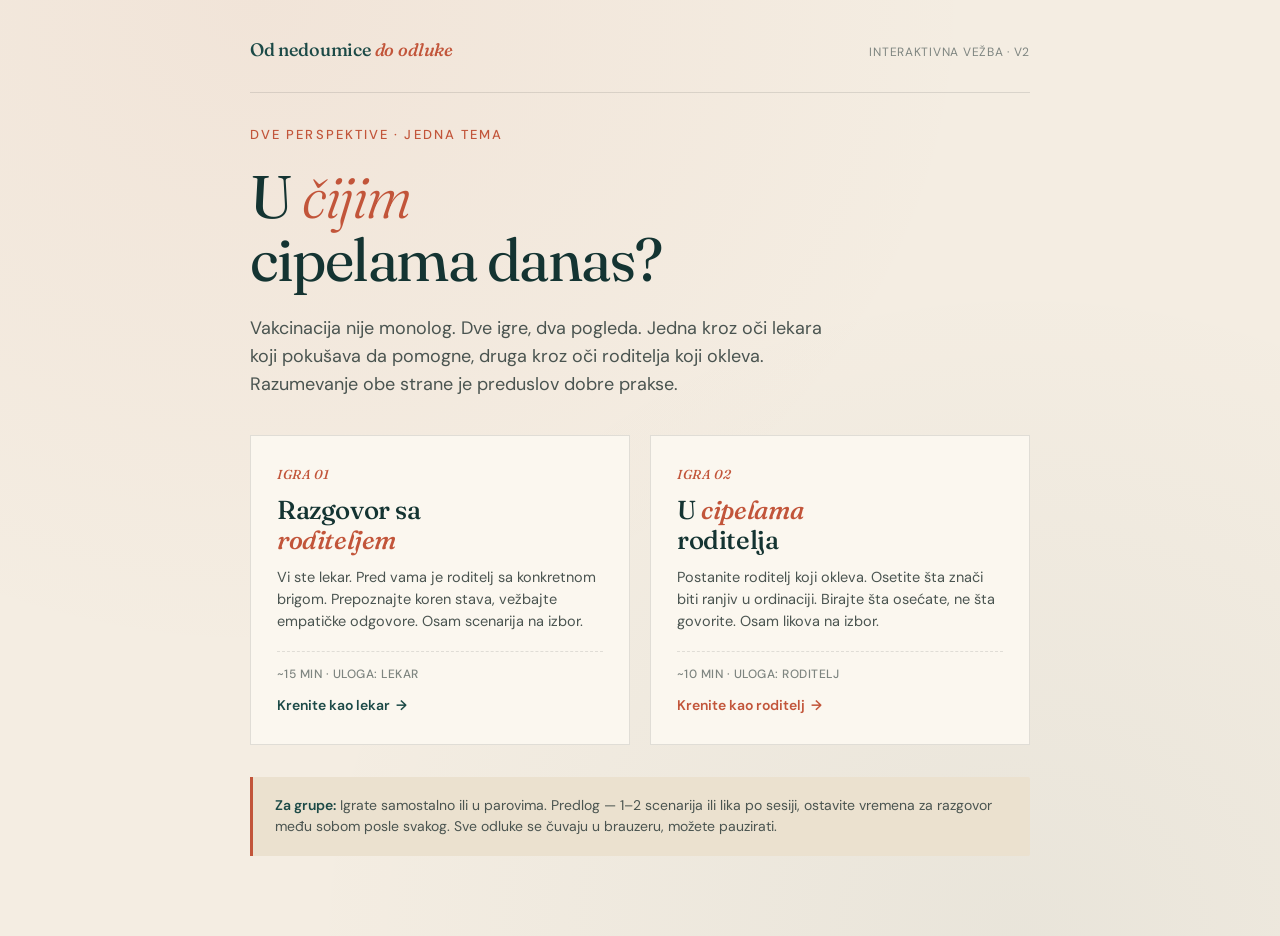
==== index.html @ 868d1be7 "Refactor step 4: extract engine to engine.js, rename to index.html Co-Authored-By: Claude Sonnet 4.6" ====
<!DOCTYPE html>
<html lang="sr-Latn">
<head>
<meta charset="UTF-8">
<meta name="viewport" content="width=device-width, initial-scale=1.0">
<title>Od nedoumice do odluke — interaktivna vežba</title>
<link rel="preconnect" href="https://fonts.googleapis.com">
<link rel="preconnect" href="https://fonts.gstatic.com" crossorigin>
<link href="https://fonts.googleapis.com/css2?family=Fraunces:opsz,ital,wght@9..144,0,300..700;9..144,1,300..600&family=DM+Sans:opsz,wght@9..40,300..700&display=swap&subset=latin-ext" rel="stylesheet">
<link rel="stylesheet" href="styles.css">
</head>
<body>

<div class="container">

<header class="brand">
  <div class="brand-mark" onclick="goHome()">Od nedoumice <span>do odluke</span></div>
  <div class="brand-meta">interaktivna vežba · v2</div>
</header>

<div id="crumb" class="crumb hidden"></div>

<!-- ─────────────── SCREEN: ROLE ─────────────── -->
<section id="s-role" class="fade-in">
  <div class="eyebrow">Dve perspektive · jedna tema</div>
  <h1 class="title">U <em>čijim</em><br>cipelama danas?</h1>
  <p class="lead">Vakcinacija nije monolog. Dve igre, dva pogleda. Jedna kroz oči lekara koji pokušava da pomogne, druga kroz oči roditelja koji okleva. Razumevanje obe strane je preduslov dobre prakse.</p>

  <div class="role-grid">
    <button class="role-card" onclick="enterGame('hcp')">
      <div class="role-card-tag">Igra 01</div>
      <div class="role-card-title">Razgovor sa<br><em>roditeljem</em></div>
      <div class="role-card-desc">Vi ste lekar. Pred vama je roditelj sa konkretnom brigom. Prepoznajte koren stava, vežbajte empatičke odgovore. Osam scenarija na izbor.</div>
      <div class="role-card-meta">~15 min · uloga: lekar</div>
      <span class="role-card-cta">Krenite kao lekar <span class="arrow">→</span></span>
    </button>

    <button class="role-card parent" onclick="enterGame('parent')">
      <div class="role-card-tag">Igra 02</div>
      <div class="role-card-title">U <em>cipelama</em><br>roditelja</div>
      <div class="role-card-desc">Postanite roditelj koji okleva. Osetite šta znači biti ranjiv u ordinaciji. Birajte šta osećate, ne šta govorite. Osam likova na izbor.</div>
      <div class="role-card-meta">~10 min · uloga: roditelj</div>
      <span class="role-card-cta">Krenite kao roditelj <span class="arrow">→</span></span>
    </button>
  </div>

  <div class="note" style="margin-top:24px"><strong>Za grupe:</strong> Igrate samostalno ili u parovima. Predlog — 1–2 scenarija ili lika po sesiji, ostavite vremena za razgovor među sobom posle svakog. Sve odluke se čuvaju u brauzeru, možete pauzirati.</div>
</section>

<!-- ─────────────── SCREEN: HCP PROFILE ─────────────── -->
<section id="s-hcp-profile" class="hidden">
  <div class="eyebrow">Igra 01 · Razgovor sa roditeljem</div>
  <h2 class="title">Koja je vaša uloga<br>u zdravstvenom sistemu?</h2>
  <p class="lead">Vaš profil daje kontekst razgovoru — kako vas roditelj doživljava i šta podrazumevate o porodici. Mehanika scenarija ostaje ista.</p>
  <div class="profile-grid" id="hcpProfiles"></div>
</section>

<!-- ─────────────── SCREEN: HCP SCENARIO PICK ─────────────── -->
<section id="s-hcp-pick" class="hidden">
  <div class="eyebrow">Izaberite scenario</div>
  <h2 class="title">Pred vama je roditelj.<br>Koji danas?</h2>
  <p class="lead">Osam različitih briga, osam različitih psiholoških korenova. Posle završenog razgovora možete birati drugi — ili završiti sesiju.</p>
  <div class="profile-grid" id="hcpScenarios" style="grid-template-columns:repeat(auto-fit,minmax(280px,1fr))"></div>
  <div style="margin-top:20px;display:flex;gap:12px;flex-wrap:wrap">
    <button class="btn btn-ghost" id="hcpFinish" onclick="showHcpSummary()" style="display:none">Završi sesiju i vidi rezultate</button>
  </div>
</section>

<!-- ─────────────── SCREEN: HCP GAME ─────────────── -->
<section id="s-hcp-game" class="hidden">
  <div class="bar-wrap">
    <div class="bar-info"><div class="bar-lbl" id="hcpScnLbl">Scenario · <strong>—</strong></div><div class="bar-step" id="hcpStepHint">Razgovor počinje...</div></div>
    <div class="pips" id="hcpPips"></div>
  </div>
  <div class="game-layout">
    <aside class="game-side">
      <div class="side-meters">
        <div class="side-meters-hd">Stanje roditelja</div>
        <div class="meter-v">
          <div class="meter-v-top"><span class="meter-v-lbl">Poverenje</span><span class="meter-v-val"><span id="trustVal">50</span><span class="delta" id="trustDel"></span></span></div>
          <div class="meter-v-track"><div class="fill trust" id="trustFill" style="width:50%"></div></div>
        </div>
        <div class="meter-v">
          <div class="meter-v-top"><span class="meter-v-lbl">Spremnost za vakcinu</span><span class="meter-v-val"><span id="willVal">30</span><span class="delta" id="willDel"></span></span></div>
          <div class="meter-v-track"><div class="fill will" id="willFill" style="width:30%"></div></div>
        </div>
      </div>
    </aside>
    <div class="game-main">
      <div class="card" id="hcpCard"></div>
    </div>
  </div>
</section>

<!-- ─────────────── SCREEN: HCP SUMMARY ─────────────── -->
<section id="s-hcp-summary" class="hidden"></section>

<!-- ─────────────── SCREEN: PARENT PERSONA PICK ─────────────── -->
<section id="s-parent-pick" class="hidden">
  <div class="eyebrow">Igra 02 · U cipelama roditelja</div>
  <h2 class="title">Ko ste vi <em>danas</em>?</h2>
  <p class="lead">Niste lekar. Niste posmatrač. Postaćete neko ko sutra ide na pregled sa nedoumicom u stomaku. Birajte lik koji vam je najmanje sličan — najviše ćete naučiti.</p>
  <div class="persona-grid" id="personas"></div>
  <div class="note"><strong>Napomena:</strong> Ovo nije test ispravnih odgovora. Svaki izbor je pokušaj da budete iskreni prema osećaju lika. Nema „pobeđujem" — postoji samo iskustvo.</div>
</section>

<!-- ─────────────── SCREEN: PARENT GAME ─────────────── -->
<section id="s-parent-game" class="hidden">
  <div class="bar-wrap">
    <div class="bar-info"><div class="bar-lbl" id="pPersonaLbl">—</div><div class="bar-step" id="pSceneHint">Scena 1/4</div></div>
    <div class="pips" id="pPips"></div>
  </div>
  <div class="game-layout">
    <aside class="game-side">
      <div class="side-meters">
        <div class="side-meters-hd">Tvoje stanje</div>
        <div class="meter-v">
          <div class="meter-v-top"><span class="meter-v-lbl">Anksioznost</span><span class="meter-v-val"><span id="anksVal">50</span><span class="delta" id="anksDel"></span></span></div>
          <div class="meter-v-track"><div class="fill anks" id="anksFill" style="width:50%"></div></div>
        </div>
        <div class="meter-v">
          <div class="meter-v-top"><span class="meter-v-lbl">Saslušano</span><span class="meter-v-val"><span id="sasVal">0</span><span class="delta" id="sasDel"></span></span></div>
          <div class="meter-v-track"><div class="fill sas" id="sasFill" style="width:0%"></div></div>
        </div>
        <div class="meter-v">
          <div class="meter-v-top"><span class="meter-v-lbl">Otvorenost</span><span class="meter-v-val"><span id="otvVal">15</span><span class="delta" id="otvDel"></span></span></div>
          <div class="meter-v-track"><div class="fill otv" id="otvFill" style="width:15%"></div></div>
        </div>
        <div class="meter-v meter-v-key">
          <div class="meter-v-top"><span class="meter-v-lbl">Odluka</span><span class="meter-v-val"><span id="decVal">20</span><span class="delta" id="decDel"></span></span></div>
          <div class="meter-v-track"><div class="fill dec" id="decFill" style="width:20%"></div></div>
          <div class="meter-v-anno"><span>protiv vakcinacije</span><span>za vakcinaciju</span></div>
        </div>
      </div>
    </aside>
    <div class="game-main">
      <div id="pCard"></div>
    </div>
  </div>
</section>

</div>

<script src="scenarios.js"></script>
<script src="personas.js"></script>
<script src="engine.js"></script>

</body>
</html>
---- styles.css ----
:root{--cream:#f4ede2;--cream-warm:#ebe1cf;--paper:#fbf7ef;--ink:#1f2624;--ink-soft:#4a5450;--ink-muted:#7e8580;--teal:#1c4a47;--teal-deep:#143432;--teal-light:#2e6863;--coral:#c2553a;--coral-deep:#9a3f29;--coral-soft:#e8a690;--gold:#c8954a;--plum:#6f4060;--ok:#4a7d68;--ok-bg:#d5e3d8;--err:#b04438;--err-bg:#f5d9d2;--border:rgba(31,38,36,.12);--shadow:0 2px 4px rgba(31,38,36,.05),0 12px 32px rgba(31,38,36,.08)}
*{margin:0;padding:0;box-sizing:border-box}html{scroll-behavior:smooth}
body{font-family:'DM Sans',system-ui,sans-serif;background:var(--cream);background-image:radial-gradient(at 20% 0%,rgba(194,85,58,.06) 0%,transparent 50%),radial-gradient(at 80% 100%,rgba(28,74,71,.05) 0%,transparent 50%);color:var(--ink);font-size:16px;line-height:1.55;min-height:100vh;-webkit-font-smoothing:antialiased}
.container{max-width:820px;margin:0 auto;padding:24px 20px 80px}
.brand{display:flex;align-items:baseline;justify-content:space-between;padding:12px 0 28px;border-bottom:1px solid var(--border);margin-bottom:32px;gap:16px;flex-wrap:wrap}
.brand-mark{font-family:'Fraunces',serif;font-weight:500;font-size:18px;letter-spacing:-.01em;color:var(--teal);cursor:pointer}
.brand-mark span{color:var(--coral);font-style:italic}
.brand-meta{font-size:12px;color:var(--ink-muted);letter-spacing:.06em;text-transform:uppercase}
.crumb{font-size:13px;color:var(--ink-muted);margin-bottom:20px;display:flex;gap:10px;align-items:center;flex-wrap:wrap}
.crumb a{color:var(--teal);text-decoration:none;cursor:pointer;font-weight:500}
.crumb a:hover{text-decoration:underline}
.crumb-sep{color:var(--coral)}
h1.title{font-family:'Fraunces',serif;font-weight:400;font-size:clamp(38px,6.5vw,60px);line-height:1.05;letter-spacing:-.025em;color:var(--teal-deep);margin-bottom:24px}
h1.title em{font-style:italic;color:var(--coral);font-weight:300}
h2.title{font-family:'Fraunces',serif;font-weight:500;font-size:clamp(28px,4.5vw,38px);line-height:1.1;color:var(--teal-deep);margin-bottom:12px;letter-spacing:-.015em}
.eyebrow{font-size:13px;letter-spacing:.16em;text-transform:uppercase;color:var(--coral);font-weight:500;margin-bottom:20px}
.lead{font-size:18px;line-height:1.55;color:var(--ink-soft);max-width:580px;margin-bottom:36px}
.note{background:var(--cream-warm);padding:18px 22px;border-left:3px solid var(--coral);font-size:14px;color:var(--ink-soft);line-height:1.55;border-radius:0 2px 2px 0}
.note strong{color:var(--teal);font-weight:600}
/* ── ROLE CARDS ── */
.role-grid{display:grid;grid-template-columns:1fr 1fr;gap:20px;margin-bottom:32px}
.role-card{background:var(--paper);border:1px solid var(--border);padding:30px 26px;cursor:pointer;transition:all .25s ease;text-align:left;position:relative;overflow:hidden;font-family:inherit;border-radius:0}
.role-card::before{content:"";position:absolute;top:0;left:0;width:4px;height:100%;background:var(--teal);transform:scaleY(0);transform-origin:top;transition:transform .3s ease}
.role-card.parent::before{background:var(--coral)}
.role-card:hover{transform:translateY(-3px);box-shadow:var(--shadow)}
.role-card:hover::before{transform:scaleY(1)}
.role-card-tag{font-family:'Fraunces',serif;font-size:13px;color:var(--coral);letter-spacing:.04em;text-transform:uppercase;margin-bottom:14px;font-weight:500;font-style:italic}
.role-card-title{font-family:'Fraunces',serif;font-weight:500;font-size:26px;color:var(--teal-deep);line-height:1.15;margin-bottom:12px;letter-spacing:-.015em}
.role-card-title em{color:var(--coral);font-style:italic}
.role-card-desc{font-size:14.5px;color:var(--ink-soft);line-height:1.5;margin-bottom:18px}
.role-card-meta{font-size:12px;color:var(--ink-muted);letter-spacing:.04em;text-transform:uppercase;font-weight:500;padding-top:14px;border-top:1px dashed var(--border)}
.role-card-cta{margin-top:14px;color:var(--teal);font-weight:600;font-size:14px;display:inline-flex;align-items:center;gap:6px}
.role-card.parent .role-card-cta{color:var(--coral)}
.arrow{display:inline-block;transition:transform .2s ease}
.role-card:hover .arrow,.btn:hover .arrow{transform:translateX(4px)}
/* ── PICKER CARDS ── */
.profile-grid{display:grid;grid-template-columns:repeat(auto-fit,minmax(220px,1fr));gap:12px;margin-bottom:24px}
.profile-card{background:var(--paper);border:1px solid var(--border);padding:18px 20px;cursor:pointer;transition:all .2s ease;text-align:left;font-family:inherit;width:100%}
.profile-card:hover{border-color:var(--teal);background:var(--cream-warm);transform:translateY(-2px)}
.profile-card.selected{border-color:var(--teal);background:var(--cream-warm)}
.profile-name{font-family:'Fraunces',serif;font-size:19px;font-weight:500;color:var(--teal-deep);margin-bottom:4px;line-height:1.2}
.profile-desc{font-size:14px;color:var(--ink-soft);line-height:1.45}
/* ── PERSONA CARDS ── */
.persona-grid{display:grid;grid-template-columns:repeat(auto-fit,minmax(260px,1fr));gap:14px;margin-bottom:24px}
.persona-card{background:var(--paper);border:1px solid var(--border);padding:22px 22px 18px;cursor:pointer;transition:all .2s ease;text-align:left;font-family:inherit;position:relative;width:100%}
.persona-card:hover{border-color:var(--coral);background:var(--cream-warm);transform:translateY(-2px);box-shadow:var(--shadow)}
.persona-card.disabled{opacity:.5;cursor:not-allowed}
.persona-card.disabled:hover{transform:none;background:var(--paper);border-color:var(--border);box-shadow:none}
.persona-meta{font-size:11px;letter-spacing:.1em;text-transform:uppercase;color:var(--ink-muted);margin-bottom:8px;font-weight:500}
.persona-name{font-family:'Fraunces',serif;font-size:22px;font-weight:500;color:var(--teal-deep);line-height:1.15;margin-bottom:8px}
.persona-tag{font-style:italic;font-family:'Fraunces',serif;color:var(--coral);font-size:14.5px;margin-bottom:10px;line-height:1.35}
.persona-hook{font-size:14px;color:var(--ink-soft);line-height:1.5}
.persona-badge{position:absolute;top:14px;right:14px;font-size:10px;letter-spacing:.08em;text-transform:uppercase;color:var(--ink-muted);background:var(--cream-warm);padding:4px 8px;font-weight:600}
/* ── BUTTONS ── */
.btn{font-family:'DM Sans',sans-serif;font-weight:500;font-size:15px;padding:14px 28px;border:none;cursor:pointer;transition:all .2s ease;display:inline-flex;align-items:center;gap:10px}
.btn-primary{background:var(--teal);color:var(--paper)}
.btn-primary:hover{background:var(--teal-deep);transform:translateY(-1px);box-shadow:0 4px 12px rgba(28,74,71,.25)}
.btn-coral{background:var(--coral);color:var(--paper)}
.btn-coral:hover{background:var(--coral-deep);transform:translateY(-1px);box-shadow:0 4px 12px rgba(194,85,58,.25)}
.btn-ghost{background:transparent;color:var(--teal);border:1px solid var(--teal)}
.btn-ghost:hover{background:var(--teal);color:var(--paper)}
.btn:disabled{opacity:.45;cursor:not-allowed}
/* ── PROGRESS BAR & METERS ── */
.bar-wrap{background:var(--paper);border:1px solid var(--border);padding:18px 20px 14px;margin-bottom:4px;border-bottom:none}
.bar-info{display:flex;justify-content:space-between;align-items:baseline;margin-bottom:14px;gap:12px;flex-wrap:wrap}
.bar-lbl{font-size:11px;letter-spacing:.14em;text-transform:uppercase;color:var(--ink-muted);font-weight:500}
.bar-lbl strong{color:var(--coral);font-weight:600}
.bar-step{font-family:'Fraunces',serif;font-style:italic;font-size:14px;color:var(--ink-soft)}
.pips{display:flex;gap:4px;height:3px}
.pip{flex:1;background:var(--cream-warm);transition:background .3s ease}
.pip.done{background:var(--teal)}
.pip.current{background:var(--coral)}
.meters{background:var(--paper);border:1px solid var(--border);padding:18px 20px;margin-bottom:4px;border-bottom:none}
.meter{display:grid;grid-template-columns:120px 1fr 56px;align-items:center;gap:12px;margin-bottom:10px}
.meter:last-child{margin-bottom:0}
.meter-lbl{font-size:12px;letter-spacing:.06em;text-transform:uppercase;color:var(--ink-soft);font-weight:500}
.track{height:8px;background:var(--cream-warm);position:relative;overflow:hidden}
.fill{position:absolute;top:0;left:0;bottom:0;transition:width .6s cubic-bezier(.34,1.56,.64,1)}
.fill.trust{background:linear-gradient(90deg,var(--teal-light),var(--teal))}
.fill.will{background:linear-gradient(90deg,var(--coral-soft),var(--coral))}
.fill.anks{background:linear-gradient(90deg,#d8a8a0,var(--coral-deep))}
.fill.sas{background:linear-gradient(90deg,#a8c4bf,var(--teal-light))}
.fill.otv{background:linear-gradient(90deg,#d4c08a,var(--gold))}
.meter-val{font-family:'Fraunces',serif;font-weight:500;font-size:17px;color:var(--ink);text-align:right;font-variant-numeric:tabular-nums}
.delta{display:inline-block;margin-left:4px;font-size:11px;font-weight:600;padding:1px 5px;opacity:0;transition:opacity .3s ease}
.delta.show{opacity:1}
.delta.pos{background:var(--ok-bg);color:var(--ok)}
.delta.neg{background:var(--err-bg);color:var(--err)}
/* ── SCENARIO/SCENE CARDS ── */
.card{background:var(--paper);border:1px solid var(--border);padding:32px 30px;box-shadow:var(--shadow)}
.scn-hdr{margin-bottom:24px;padding-bottom:20px;border-bottom:1px dashed var(--border)}
.scn-num{font-family:'Fraunces',serif;font-style:italic;font-size:13px;color:var(--coral);margin-bottom:6px;font-weight:500}
.scn-title{font-family:'Fraunces',serif;font-weight:500;font-size:clamp(22px,4vw,30px);line-height:1.15;color:var(--teal-deep);letter-spacing:-.015em;margin-bottom:4px}
.scn-root{font-size:13px;color:var(--ink-muted);letter-spacing:.04em}
.scn-root::before{content:"Tema · "}
.bubble{padding:22px 24px;margin-bottom:26px;border-radius:2px 16px 16px 16px}
.bubble.parent{background:var(--cream-warm)}
.bubble.doctor{background:rgba(111,64,96,.07);border-radius:16px 2px 16px 16px}
.bubble-meta{display:flex;align-items:center;gap:12px;margin-bottom:12px}
.avatar{width:34px;height:34px;border-radius:50%;color:var(--paper);display:grid;place-items:center;font-family:'Fraunces',serif;font-size:15px;font-weight:500}
.avatar.parent{background:var(--teal)}
.avatar.doctor{background:var(--plum)}
.bubble-label{font-size:12px;color:var(--ink-soft);letter-spacing:.04em;text-transform:uppercase;font-weight:500}
.speech{font-family:'Fraunces',serif;font-size:18px;line-height:1.45;color:var(--ink);font-style:italic}
.speech::before{content:"« ";color:var(--coral);font-style:normal}
.speech::after{content:" »";color:var(--coral);font-style:normal}
.bubble.doctor .speech::before,.bubble.doctor .speech::after{color:var(--plum)}
.step-eb{display:flex;align-items:baseline;gap:10px;margin-bottom:8px}
.step-num{font-family:'Fraunces',serif;font-style:italic;color:var(--coral);font-size:14px;font-weight:500}
.step-tag{font-size:11px;letter-spacing:.14em;text-transform:uppercase;color:var(--ink-muted);font-weight:500}
.prompt{font-family:'Fraunces',serif;font-size:20px;line-height:1.3;color:var(--teal-deep);font-weight:500;margin-bottom:20px;letter-spacing:-.01em}
/* ── CHOICES ── */
.choices{display:flex;flex-direction:column;gap:10px}
.choice{background:var(--paper);border:1px solid var(--border);padding:16px 20px;cursor:pointer;text-align:left;font-family:inherit;font-size:15px;line-height:1.5;color:var(--ink);transition:all .2s ease;width:100%}
.choice:hover{border-color:var(--teal);background:var(--cream-warm);transform:translateX(2px)}
.choice:disabled{cursor:default;transform:none;opacity:.55}
.choice.sel{opacity:1;border-color:var(--teal)}
.choice.sel.good{border-color:var(--ok);background:var(--ok-bg)}
.choice.sel.bad{border-color:var(--err);background:var(--err-bg)}
.choice.sel.neutral{background:rgba(200,149,74,.15);border-color:var(--gold)}
/* parent-game choice (feelings) */
.choice-f{background:var(--paper);border:1px solid var(--border);padding:14px 18px;cursor:pointer;text-align:left;font-family:inherit;transition:all .2s ease;width:100%}
.choice-f:hover{border-color:var(--coral);background:var(--cream-warm);transform:translateX(2px)}
.choice-f:disabled{cursor:default;transform:none;opacity:.55}
.choice-f.sel{border-color:var(--coral);background:var(--cream-warm)}
.feel-em{font-weight:600;font-size:14.5px;color:var(--ink);margin-bottom:3px}
.feel-in{font-family:'Fraunces',serif;font-style:italic;color:var(--ink-soft);font-size:14.5px;line-height:1.4}
/* feedback */
.fb{margin-top:18px;padding:18px 20px;border-left:3px solid var(--coral);background:var(--cream-warm);animation:slide .35s ease}
.fb.good{border-left-color:var(--ok)}
.fb.bad{border-left-color:var(--err)}
.fb.neutral{border-left-color:var(--gold)}
@keyframes slide{from{opacity:0;transform:translateY(-8px)}to{opacity:1;transform:translateY(0)}}
.fb-lbl{font-size:11px;letter-spacing:.14em;text-transform:uppercase;color:var(--ink-muted);margin-bottom:6px;font-weight:600}
.fb-lbl.good{color:var(--ok)}
.fb-lbl.bad{color:var(--err)}
.fb-lbl.neutral{color:var(--gold)}
.fb-text{font-size:14.5px;line-height:1.55;color:var(--ink)}
.fb-text strong{color:var(--teal)}
.fb-text em{font-family:'Fraunces',serif;color:var(--ink);font-style:italic}
.next-wrap{margin-top:22px;display:flex;justify-content:flex-end}
/* persona intro */
.intro-card{background:var(--paper);border:1px solid var(--border);padding:36px 32px;box-shadow:var(--shadow)}
.intro-eb{font-size:11px;letter-spacing:.16em;text-transform:uppercase;color:var(--coral);margin-bottom:10px;font-weight:500}
.intro-name{font-family:'Fraunces',serif;font-weight:500;font-size:clamp(30px,5vw,42px);color:var(--teal-deep);line-height:1.1;margin-bottom:6px;letter-spacing:-.02em}
.intro-tag{font-family:'Fraunces',serif;font-style:italic;color:var(--coral);font-size:17px;margin-bottom:22px;line-height:1.4}
.intro-text{font-family:'Fraunces',serif;font-size:18px;line-height:1.55;color:var(--ink);margin-bottom:26px}
.intro-text p{margin-bottom:12px}
.intro-text p:last-child{margin-bottom:0}
.intro-text em{color:var(--coral);font-style:italic}
.intro-state{background:var(--cream-warm);padding:16px 20px;margin-bottom:24px;font-size:14px;color:var(--ink-soft);border-left:3px solid var(--coral)}
.intro-state strong{color:var(--teal)}
/* parent scene */
.scene-narr{font-family:'Fraunces',serif;font-size:16px;line-height:1.55;color:var(--ink-soft);font-style:italic;margin-bottom:20px;padding:14px 18px;border-left:2px solid var(--coral-soft);background:rgba(232,166,144,.07)}
.scene-narr p{margin-bottom:6px}
.scene-narr p:last-child{margin-bottom:0}
/* parent ending */
.end-card{background:var(--paper);border:1px solid var(--border);padding:36px 32px;box-shadow:var(--shadow)}
.end-eb{font-size:11px;letter-spacing:.16em;text-transform:uppercase;color:var(--coral);margin-bottom:14px;font-weight:500}
.end-narr{font-family:'Fraunces',serif;font-size:18px;line-height:1.65;color:var(--ink);margin-bottom:24px}
.end-narr p{margin-bottom:10px}
.end-narr em{color:var(--coral);font-style:italic}
.end-divider{margin:28px 0;padding-top:24px;border-top:1px dashed var(--border)}
.end-final{font-family:'Fraunces',serif;font-style:italic;color:var(--ink-muted);font-size:15px;text-align:center;margin-top:28px;padding-top:20px;border-top:1px solid var(--border)}
/* HCP summary */
.summary{background:var(--paper);border:1px solid var(--border);padding:44px 36px;box-shadow:var(--shadow)}
.summary h2{font-family:'Fraunces',serif;font-size:clamp(30px,5vw,42px);line-height:1.05;color:var(--teal-deep);font-weight:400;letter-spacing:-.02em;margin-bottom:20px}
.summary h2 em{color:var(--coral);font-style:italic}
.sum-score{display:grid;grid-template-columns:repeat(auto-fit,minmax(160px,1fr));gap:14px;margin:28px 0}
.sum-stat{background:var(--cream-warm);padding:20px 18px}
.sum-stat-lbl{font-size:11px;letter-spacing:.1em;text-transform:uppercase;color:var(--ink-muted);margin-bottom:6px;font-weight:500}
.sum-stat-val{font-family:'Fraunces',serif;font-size:30px;color:var(--teal);font-weight:500;line-height:1}
.sum-stat-val em{font-style:italic;color:var(--coral);font-size:18px;margin-left:4px}
.sum-takes{margin-top:28px}
.sum-takes h3{font-family:'Fraunces',serif;font-size:20px;color:var(--teal-deep);margin-bottom:16px;font-weight:500}
.take{display:grid;grid-template-columns:28px 1fr;gap:12px;padding:12px 0;border-bottom:1px dashed var(--border)}
.take:last-child{border-bottom:none}
.take-num{font-family:'Fraunces',serif;font-style:italic;font-size:20px;color:var(--coral);font-weight:500}
.take-text{font-size:15px;line-height:1.5;color:var(--ink-soft)}
.take-text strong{color:var(--ink);font-weight:600}
.sum-cta{margin-top:30px;padding-top:24px;border-top:1px solid var(--border);display:flex;gap:12px;flex-wrap:wrap}
.cite{margin-top:24px;padding-top:20px;border-top:1px solid var(--border);font-size:12px;color:var(--ink-muted);line-height:1.5}
.cite a{color:var(--teal)}
/* utility */
.hidden{display:none!important}
.fade-in{animation:fade .4s ease}
@keyframes fade{from{opacity:0;transform:translateY(8px)}to{opacity:1;transform:translateY(0)}}
/* ── SIDE PANEL LAYOUT (parent game) ── */
.game-layout{display:grid;grid-template-columns:1fr 232px;grid-template-areas:"main side";gap:20px;align-items:start}
.game-main{grid-area:main;min-width:0}
.game-side{grid-area:side;position:sticky;top:16px}
.side-meters{background:var(--paper);border:1px solid var(--border);padding:20px 18px;box-shadow:var(--shadow)}
.side-meters-hd{font-size:11px;letter-spacing:.14em;text-transform:uppercase;color:var(--coral);font-weight:600;margin-bottom:16px;padding-bottom:12px;border-bottom:1px dashed var(--border);font-family:'DM Sans',sans-serif}
.meter-v{margin-bottom:18px}
.meter-v:last-child{margin-bottom:0}
.meter-v.meter-v-key{margin-top:18px;padding-top:18px;border-top:1px dashed var(--border)}
.meter-v-top{display:flex;justify-content:space-between;align-items:baseline;margin-bottom:6px;gap:8px}
.meter-v-lbl{font-size:11px;letter-spacing:.08em;text-transform:uppercase;color:var(--ink-soft);font-weight:600}
.meter-v-val{font-family:'Fraunces',serif;font-weight:500;font-size:16px;color:var(--ink);font-variant-numeric:tabular-nums;line-height:1}
.meter-v-track{height:7px;background:var(--cream-warm);position:relative;overflow:hidden;border-radius:1px}
.meter-v-anno{display:flex;justify-content:space-between;margin-top:6px;font-size:9.5px;letter-spacing:.04em;text-transform:uppercase;color:var(--ink-muted);font-weight:500}
.fill.dec{background:linear-gradient(90deg,#b8c9b3,var(--sage))}
/* meter delta animation tweaks for side panel */
.meter-v .delta{font-size:10px;padding:1px 4px;margin-left:5px}

@media (max-width:820px){
.game-layout{grid-template-columns:1fr;grid-template-areas:"side" "main";gap:0}
.game-side{position:sticky;top:0;z-index:10;margin-bottom:4px}
.side-meters{display:grid;grid-template-columns:1fr 1fr;gap:14px 18px;padding:14px 16px;border-bottom:2px solid var(--cream-warm)}
.side-meters-hd{grid-column:1/-1;margin-bottom:4px;padding-bottom:8px}
.meter-v{margin-bottom:0}
.meter-v.meter-v-key{margin-top:0;padding-top:0;border-top:none}
.meter-v.meter-v-key .meter-v-lbl{color:var(--sage)}
.meter-v-anno{display:none}
}
@media (max-width:640px){
.side-meters{padding:12px 14px;gap:10px 14px}
.meter-v-lbl{font-size:10px}
.meter-v-val{font-size:14px}
.meter-v-track{height:6px}
}
@media (max-width:640px){
.container{padding:16px 14px 60px}
.card,.intro-card,.end-card,.summary{padding:24px 20px}
.meter{grid-template-columns:90px 1fr 50px;gap:8px}
.meter-lbl{font-size:11px}
.meter-val{font-size:15px}
.sum-score{grid-template-columns:1fr 1fr}
.role-grid{grid-template-columns:1fr}
.speech{font-size:16.5px}
.prompt{font-size:18px}
.intro-text,.end-narr{font-size:16.5px}
}
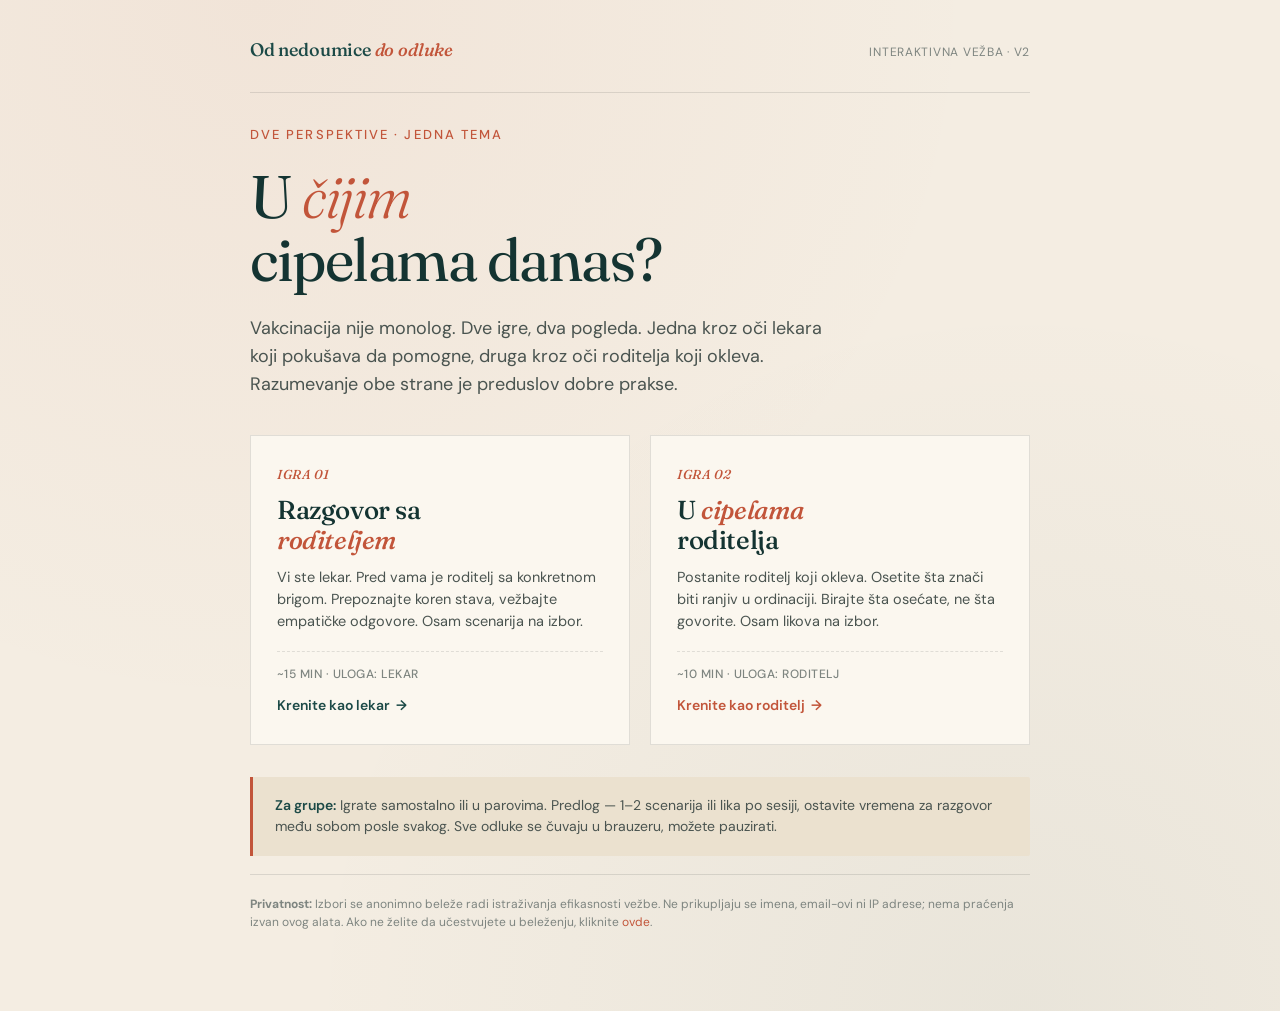
==== commit c39a3725: "Add anonymous analytics tracking with privacy consent Logs game choices to a Supabase events table f" ====
--- a/index.html
+++ b/index.html
@@ -45,6 +45,8 @@
   </div>
 
   <div class="note" style="margin-top:24px"><strong>Za grupe:</strong> Igrate samostalno ili u parovima. Predlog — 1–2 scenarija ili lika po sesiji, ostavite vremena za razgovor među sobom posle svakog. Sve odluke se čuvaju u brauzeru, možete pauzirati.</div>
+
+  <div class="cite" style="margin-top:18px"><strong>Privatnost:</strong> Izbori se anonimno beleže radi istraživanja efikasnosti vežbe. Ne prikupljaju se imena, email-ovi ni IP adrese; nema praćenja izvan ovog alata. Ako ne želite da učestvujete u beleženju, kliknite <a onclick="setAnalyticsConsent(false)" style="cursor:pointer;color:var(--coral)">ovde</a>.</div>
 </section>
 
 <!-- ─────────────── SCREEN: HCP PROFILE ─────────────── -->
@@ -81,7 +83,7 @@
           <div class="meter-v-track"><div class="fill trust" id="trustFill" style="width:50%"></div></div>
         </div>
         <div class="meter-v">
-          <div class="meter-v-top"><span class="meter-v-lbl">Spremnost za vakcinu</span><span class="meter-v-val"><span id="willVal">30</span><span class="delta" id="willDel"></span></span></div>
+          <div class="meter-v-top"><span class="meter-v-lbl">Prihvatanje vakcinacije</span><span class="meter-v-val"><span id="willVal">30</span><span class="delta" id="willDel"></span></span></div>
           <div class="meter-v-track"><div class="fill will" id="willFill" style="width:30%"></div></div>
         </div>
       </div>
@@ -119,7 +121,7 @@
           <div class="meter-v-track"><div class="fill anks" id="anksFill" style="width:50%"></div></div>
         </div>
         <div class="meter-v">
-          <div class="meter-v-top"><span class="meter-v-lbl">Saslušano</span><span class="meter-v-val"><span id="sasVal">0</span><span class="delta" id="sasDel"></span></span></div>
+          <div class="meter-v-top"><span class="meter-v-lbl">Saslušanost</span><span class="meter-v-val"><span id="sasVal">0</span><span class="delta" id="sasDel"></span></span></div>
           <div class="meter-v-track"><div class="fill sas" id="sasFill" style="width:0%"></div></div>
         </div>
         <div class="meter-v">
@@ -127,7 +129,7 @@
           <div class="meter-v-track"><div class="fill otv" id="otvFill" style="width:15%"></div></div>
         </div>
         <div class="meter-v meter-v-key">
-          <div class="meter-v-top"><span class="meter-v-lbl">Odluka</span><span class="meter-v-val"><span id="decVal">20</span><span class="delta" id="decDel"></span></span></div>
+          <div class="meter-v-top"><span class="meter-v-lbl">Prihvatanje vakcinacije</span><span class="meter-v-val"><span id="decVal">20</span><span class="delta" id="decDel"></span></span></div>
           <div class="meter-v-track"><div class="fill dec" id="decFill" style="width:20%"></div></div>
           <div class="meter-v-anno"><span>protiv vakcinacije</span><span>za vakcinaciju</span></div>
         </div>
@@ -141,6 +143,7 @@
 
 </div>
 
+<script src="analytics.js"></script>
 <script src="scenarios.js"></script>
 <script src="personas.js"></script>
 <script src="engine.js"></script>
--- a/styles.css
+++ b/styles.css
@@ -199,7 +199,7 @@
 .meter-v-val{font-family:'Fraunces',serif;font-weight:500;font-size:16px;color:var(--ink);font-variant-numeric:tabular-nums;line-height:1}
 .meter-v-track{height:7px;background:var(--cream-warm);position:relative;overflow:hidden;border-radius:1px}
 .meter-v-anno{display:flex;justify-content:space-between;margin-top:6px;font-size:9.5px;letter-spacing:.04em;text-transform:uppercase;color:var(--ink-muted);font-weight:500}
-.fill.dec{background:linear-gradient(90deg,#b8c9b3,var(--sage))}
+.fill.dec{background:linear-gradient(90deg,#b8c9b3,var(--teal))}
 /* meter delta animation tweaks for side panel */
 .meter-v .delta{font-size:10px;padding:1px 4px;margin-left:5px}
 
@@ -210,7 +210,7 @@
 .side-meters-hd{grid-column:1/-1;margin-bottom:4px;padding-bottom:8px}
 .meter-v{margin-bottom:0}
 .meter-v.meter-v-key{margin-top:0;padding-top:0;border-top:none}
-.meter-v.meter-v-key .meter-v-lbl{color:var(--sage)}
+.meter-v.meter-v-key .meter-v-lbl{color:var(--teal)}
 .meter-v-anno{display:none}
 }
 @media (max-width:640px){
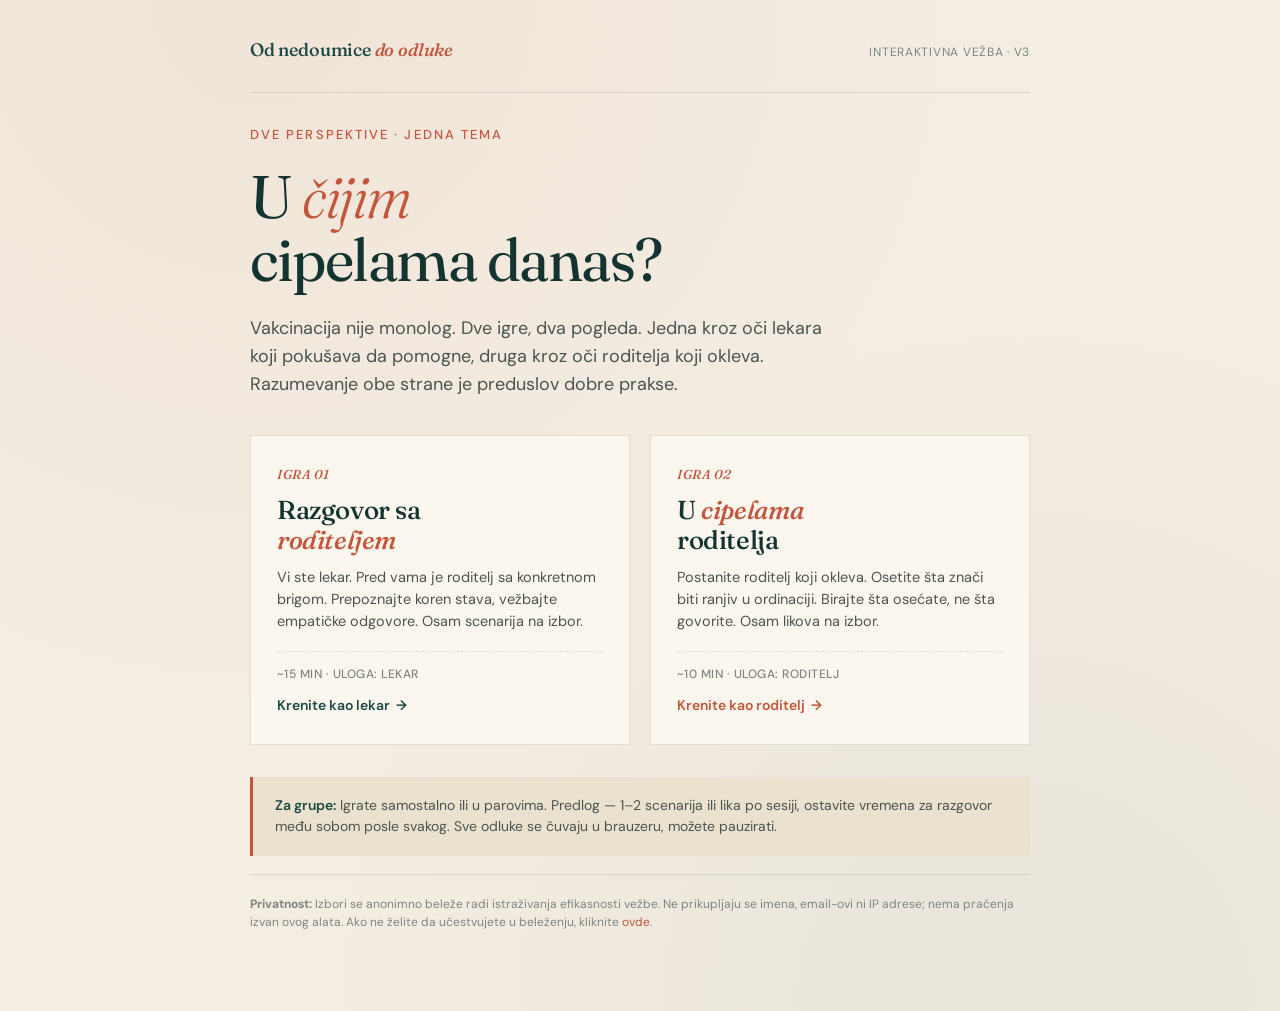
==== commit 7cfac252: "Paket D: ERI phase colors on step labels + framing intro for Igra 02 D1 — Step label hierarchy Frien" ====
--- a/index.html
+++ b/index.html
@@ -3,6 +3,7 @@
 <head>
 <meta charset="UTF-8">
 <meta name="viewport" content="width=device-width, initial-scale=1.0">
+<meta name="game-version" content="3.0">
 <title>Od nedoumice do odluke — interaktivna vežba</title>
 <link rel="preconnect" href="https://fonts.googleapis.com">
 <link rel="preconnect" href="https://fonts.gstatic.com" crossorigin>
@@ -15,7 +16,7 @@
 
 <header class="brand">
   <div class="brand-mark" onclick="goHome()">Od nedoumice <span>do odluke</span></div>
-  <div class="brand-meta">interaktivna vežba · v2</div>
+  <div class="brand-meta">interaktivna vežba · v3</div>
 </header>
 
 <div id="crumb" class="crumb hidden"></div>
@@ -101,7 +102,21 @@
 <section id="s-parent-pick" class="hidden">
   <div class="eyebrow">Igra 02 · U cipelama roditelja</div>
   <h2 class="title">Ko ste vi <em>danas</em>?</h2>
-  <p class="lead">Niste lekar. Niste posmatrač. Postaćete neko ko sutra ide na pregled sa nedoumicom u stomaku. Birajte lik koji vam je najmanje sličan — najviše ćete naučiti.</p>
+  <p class="lead">Niste lekar. Niste posmatrač. Postaćete neko ko sutra ide na pregled sa nedoumicom u stomaku.</p>
+
+  <div class="g2-intro">
+    <div class="g2-intro-h">Zašto baš ova igra?</div>
+    <p>Vežba je namenjena <strong>zdravstvenim radnicima</strong> — istim onima koji u Igri 01 vežbaju razgovor sa oklevajućim roditeljem. Ovde se uloge zamenjuju: postajete roditelj.</p>
+    <p>Cilj nije „pobeda" — nego da iz prve ruke osetite zašto razuman čovek može da okleva. Kroz priče četiri lika vidite kako:</p>
+    <ul class="g2-intro-list">
+      <li><strong>Anksioznost menja šta čujete od lekara</strong> — iste reči, drugačije značenje kad ste uplašeni.</li>
+      <li><strong>Mali znaci poštovanja menjaju spremnost za razgovor</strong> — naspram pritiska koji zatvara vrata.</li>
+      <li><strong>Iste činjenice deluju drugačije kroz različite emocionalne filtere</strong> — zašto „dokazi" ponekad ne ubeđuju.</li>
+    </ul>
+    <p class="g2-intro-meta">Svaki lik traje ~10 minuta. Možete ih probati u bilo kom redosledu — svaki je drugačiji slučaj.</p>
+  </div>
+
+  <p class="lead">Birajte lik koji vam je najmanje sličan — najviše ćete naučiti.</p>
   <div class="persona-grid" id="personas"></div>
   <div class="note"><strong>Napomena:</strong> Ovo nije test ispravnih odgovora. Svaki izbor je pokušaj da budete iskreni prema osećaju lika. Nema „pobeđujem" — postoji samo iskustvo.</div>
 </section>
--- a/styles.css
+++ b/styles.css
@@ -105,9 +105,35 @@
 .speech::before{content:"« ";color:var(--coral);font-style:normal}
 .speech::after{content:" »";color:var(--coral);font-style:normal}
 .bubble.doctor .speech::before,.bubble.doctor .speech::after{color:var(--plum)}
-.step-eb{display:flex;align-items:baseline;gap:10px;margin-bottom:8px}
-.step-num{font-family:'Fraunces',serif;font-style:italic;color:var(--coral);font-size:14px;font-weight:500}
-.step-tag{font-size:11px;letter-spacing:.14em;text-transform:uppercase;color:var(--ink-muted);font-weight:500}
+.step-eb{display:flex;align-items:center;gap:12px;margin-bottom:14px;flex-wrap:wrap}
+.step-num{font-family:'Fraunces',serif;font-style:italic;color:var(--coral);font-size:17px;font-weight:500}
+.step-tag{font-size:13px;letter-spacing:.14em;text-transform:uppercase;color:var(--coral);font-weight:700;padding:5px 12px;background:var(--cream-warm)}
+/* ERI phase color tokens — applied to .step-eb / .review-step / .bar-step-phase */
+.phase-eli .step-num,.phase-eli.step-eb .step-num{color:var(--coral)}
+.phase-aff .step-num,.phase-aff.step-eb .step-num{color:var(--teal)}
+.phase-ref .step-num,.phase-ref.step-eb .step-num{color:var(--gold)}
+.phase-fac .step-num,.phase-fac.step-eb .step-num{color:var(--plum)}
+.phase-eli .step-tag,.phase-eli.step-eb .step-tag{color:var(--coral)}
+.phase-aff .step-tag,.phase-aff.step-eb .step-tag{color:var(--teal)}
+.phase-ref .step-tag,.phase-ref.step-eb .step-tag{color:var(--gold)}
+.phase-fac .step-tag,.phase-fac.step-eb .step-tag{color:var(--plum)}
+.bar-step-phase{font-style:normal;font-weight:700;letter-spacing:.04em;font-family:'DM Sans',sans-serif;font-size:13px;text-transform:uppercase}
+.bar-step-phase.phase-eli{color:var(--coral)}
+.bar-step-phase.phase-aff{color:var(--teal)}
+.bar-step-phase.phase-ref{color:var(--gold)}
+.bar-step-phase.phase-fac{color:var(--plum)}
+/* Igra 02 framing intro */
+.g2-intro{background:var(--paper);border:1px solid var(--border);border-left:3px solid var(--coral);padding:22px 26px;margin:22px 0 26px}
+.g2-intro-h{font-family:'Fraunces',serif;font-size:20px;color:var(--teal-deep);font-weight:500;margin-bottom:14px;letter-spacing:-.01em}
+.g2-intro p{font-size:15px;line-height:1.6;color:var(--ink);margin-bottom:14px}
+.g2-intro p:last-child{margin-bottom:0}
+.g2-intro strong{color:var(--teal-deep)}
+.g2-intro-list{margin:0 0 14px 0;padding:0;list-style:none}
+.g2-intro-list li{font-size:14.5px;line-height:1.55;color:var(--ink-soft);padding:10px 0 10px 20px;position:relative;border-bottom:1px dashed var(--border)}
+.g2-intro-list li:last-child{border-bottom:none}
+.g2-intro-list li::before{content:"·";color:var(--coral);position:absolute;left:4px;font-weight:700;font-size:24px;line-height:1;top:6px}
+.g2-intro-list li strong{display:block;color:var(--teal-deep);margin-bottom:3px;font-weight:600}
+.g2-intro-meta{font-style:italic;color:var(--ink-muted);font-size:13.5px;font-family:'Fraunces',serif}
 .prompt{font-family:'Fraunces',serif;font-size:20px;line-height:1.3;color:var(--teal-deep);font-weight:500;margin-bottom:20px;letter-spacing:-.01em}
 /* ── CHOICES ── */
 .choices{display:flex;flex-direction:column;gap:10px}
@@ -135,6 +161,51 @@
 .fb-lbl.good{color:var(--ok)}
 .fb-lbl.bad{color:var(--err)}
 .fb-lbl.neutral{color:var(--gold)}
+.fb-impact{display:flex;flex-wrap:wrap;gap:6px;margin:6px 0 10px}
+.fb-pill{display:inline-flex;align-items:center;font-size:12.5px;font-weight:600;padding:3px 9px;letter-spacing:.01em}
+.fb-pill.pos{background:var(--ok-bg);color:var(--ok)}
+.fb-pill.neg{background:var(--err-bg);color:var(--err)}
+/* end-of-scenario review */
+.review{background:var(--paper);border:1px solid var(--border);border-left:3px solid var(--teal);padding:24px 22px;margin-top:24px}
+.review-title{font-family:'Fraunces',serif;font-size:20px;color:var(--teal-deep);margin-bottom:18px;font-weight:500;letter-spacing:-.01em}
+.review-cap{background:var(--cream-warm);padding:18px 20px;margin-bottom:22px;border-left:3px solid var(--coral)}
+.review-cap-lbl{font-family:'Fraunces',serif;font-style:italic;color:var(--coral);font-size:12px;letter-spacing:.06em;text-transform:uppercase;margin-bottom:10px;font-weight:500}
+.review-cap-vals{display:flex;flex-wrap:wrap;gap:10px;margin-bottom:12px}
+.cap-pair{font-size:14.5px;color:var(--ink-soft);padding:5px 12px;background:var(--paper);border:1px solid var(--border)}
+.cap-pair strong{font-size:18px;color:var(--teal-deep);font-weight:600;margin:0 4px;font-family:'Fraunces',serif}
+.cap-pair.pos{background:var(--ok-bg);color:var(--ok);border-color:var(--ok-bg)}
+.cap-pair.pos strong{color:var(--ok)}
+.cap-pair.neg{background:var(--err-bg);color:var(--err);border-color:var(--err-bg)}
+.cap-pair.neg strong{color:var(--err)}
+.review-cap-why{font-size:13.5px;color:var(--ink-soft);line-height:1.55;font-family:'Fraunces',serif;font-style:italic}
+.review-cap-why strong{font-style:normal;color:var(--teal);font-family:'DM Sans',sans-serif;font-weight:600}
+.review-step{margin-bottom:20px;padding-bottom:18px;border-bottom:1px dashed var(--border)}
+.review-step:last-child{border-bottom:none;padding-bottom:0;margin-bottom:0}
+.review-step-hdr{display:flex;align-items:center;gap:10px;margin-bottom:10px;flex-wrap:wrap}
+.review-step-hdr .step-num{font-family:'Fraunces',serif;font-style:italic;color:var(--coral);font-size:13px;font-weight:500}
+.review-step-hdr .step-tag{font-size:12px;letter-spacing:.08em;text-transform:uppercase;color:var(--teal);font-weight:600;padding:2px 8px;background:var(--cream-warm)}
+.review-step.phase-eli .step-tag,.review-step.phase-eli .step-num{color:var(--coral)}
+.review-step.phase-aff .step-tag,.review-step.phase-aff .step-num{color:var(--teal-deep)}
+.review-step.phase-ref .step-tag,.review-step.phase-ref .step-num{color:var(--gold)}
+.review-step.phase-fac .step-tag,.review-step.phase-fac .step-num{color:var(--plum)}
+.review-attempts{font-size:11.5px;color:var(--ink-muted);letter-spacing:.04em;margin-left:auto}
+.review-attempt{padding-left:14px;border-left:2px solid var(--cream-warm);margin-bottom:14px}
+.review-attempt:last-child{margin-bottom:0}
+.review-attempt.pos{border-left-color:var(--ok)}
+.review-attempt.neg{border-left-color:var(--err)}
+.review-attempt-num{font-size:11px;color:var(--ink-muted);letter-spacing:.06em;text-transform:uppercase;margin-bottom:4px;font-weight:600}
+.review-attempt-hdr{display:flex;align-items:flex-start;gap:8px;margin-bottom:6px}
+.review-icon{font-size:14px;font-weight:700;flex-shrink:0;line-height:1.4}
+.review-icon.pos{color:var(--ok)}
+.review-icon.neg{color:var(--err)}
+.review-opt{font-size:14.5px;color:var(--ink);line-height:1.4;font-family:'Fraunces',serif;font-style:italic}
+.review-fb{font-size:13.5px;color:var(--ink-soft);line-height:1.5;margin-top:6px}
+.review-fb strong{color:var(--teal)}
+.review-fb em{font-family:'Fraunces',serif;font-style:italic;color:var(--ink)}
+.review-correct{margin-top:12px;padding:10px 14px;background:var(--ok-bg);font-size:13.5px;color:var(--ok);line-height:1.45}
+.review-correct strong{color:var(--ok)}
+.review-opt-em{font-size:14.5px;color:var(--ink);font-weight:600;margin-bottom:4px}
+.review-opt-in{font-style:italic;font-family:'Fraunces',serif;color:var(--ink-soft);font-size:14px;margin-bottom:8px}
 .fb-text{font-size:14.5px;line-height:1.55;color:var(--ink)}
 .fb-text strong{color:var(--teal)}
 .fb-text em{font-family:'Fraunces',serif;color:var(--ink);font-style:italic}
@@ -150,6 +221,14 @@
 .intro-text em{color:var(--coral);font-style:italic}
 .intro-state{background:var(--cream-warm);padding:16px 20px;margin-bottom:24px;font-size:14px;color:var(--ink-soft);border-left:3px solid var(--coral)}
 .intro-state strong{color:var(--teal)}
+.intro-state-why{margin-top:8px;font-size:13.5px;color:var(--ink-soft);line-height:1.5}
+.intro-state-why em{color:var(--ink);font-family:'Fraunces',serif;font-style:italic}
+/* HCP start-of-scenario note */
+.start-note{background:var(--cream-warm);padding:14px 18px;margin-top:14px;margin-bottom:4px;border-left:3px solid var(--coral);font-size:13.5px;color:var(--ink-soft);line-height:1.55}
+.start-note-lbl{font-family:'Fraunces',serif;font-style:italic;color:var(--coral);font-size:12px;letter-spacing:.04em;text-transform:uppercase;margin-bottom:4px;font-weight:500}
+.start-note-vals{color:var(--teal);font-weight:500;margin-bottom:6px;font-size:14px}
+.start-note-vals strong{color:var(--teal-deep);font-weight:600}
+.start-note-why{font-family:'Fraunces',serif;font-style:italic;color:var(--ink)}
 /* parent scene */
 .scene-narr{font-family:'Fraunces',serif;font-size:16px;line-height:1.55;color:var(--ink-soft);font-style:italic;margin-bottom:20px;padding:14px 18px;border-left:2px solid var(--coral-soft);background:rgba(232,166,144,.07)}
 .scene-narr p{margin-bottom:6px}
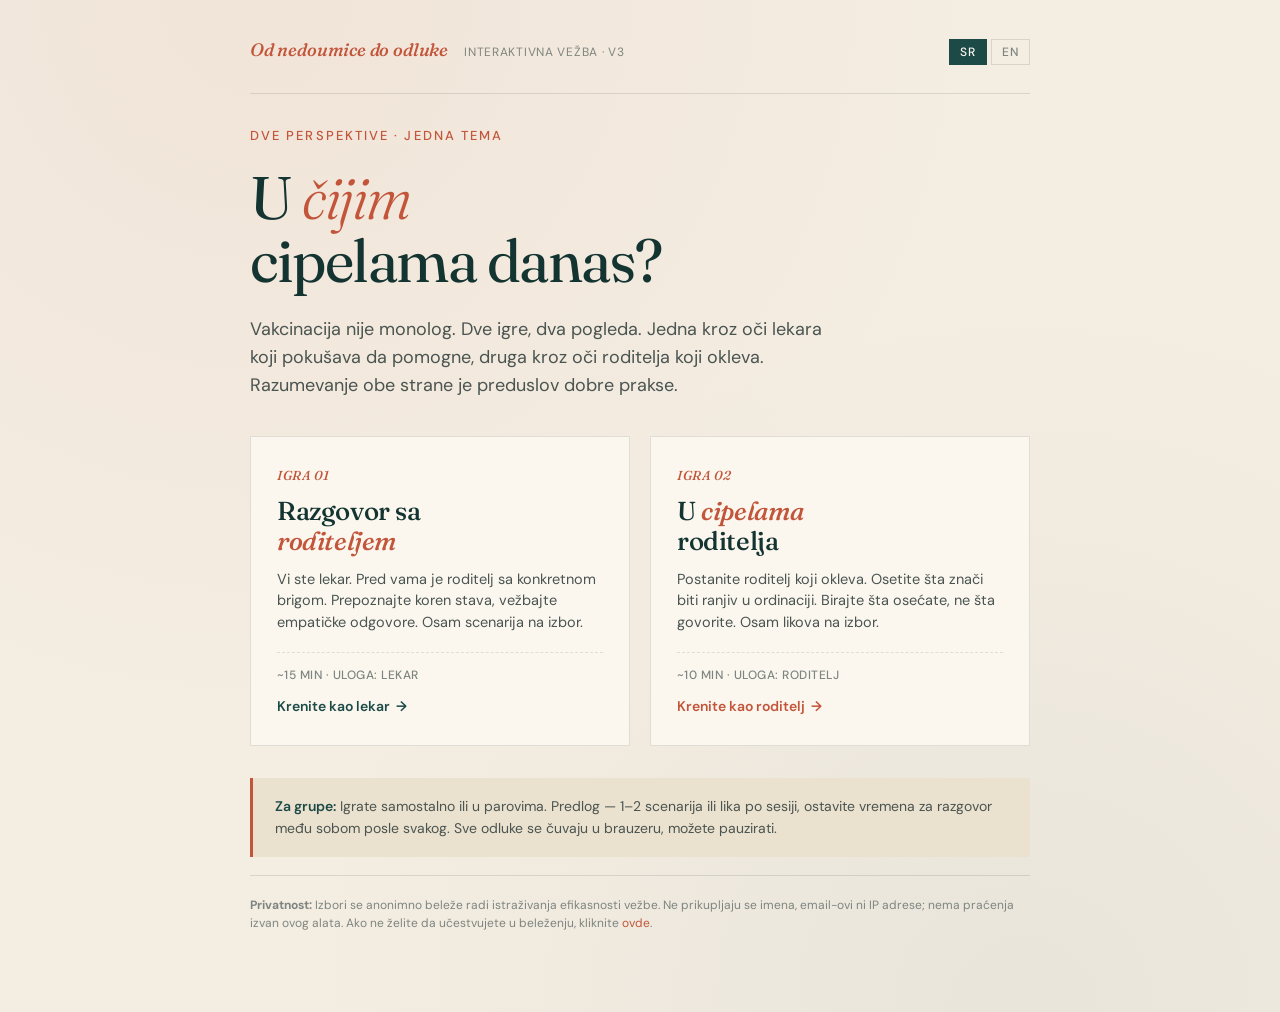
==== commit 64c6420b: "i18n: language pack for EN + Gemini translation pipeline Infrastructure (Faza 1): - ui.js: 147 SR UI" ====
--- a/index.html
+++ b/index.html
@@ -4,7 +4,7 @@
 <meta charset="UTF-8">
 <meta name="viewport" content="width=device-width, initial-scale=1.0">
 <meta name="game-version" content="3.0">
-<title>Od nedoumice do odluke — interaktivna vežba</title>
+<title data-i18n-title="title.page">Od nedoumice do odluke — interaktivna vežba</title>
 <link rel="preconnect" href="https://fonts.googleapis.com">
 <link rel="preconnect" href="https://fonts.gstatic.com" crossorigin>
 <link href="https://fonts.googleapis.com/css2?family=Fraunces:opsz,ital,wght@9..144,0,300..700;9..144,1,300..600&family=DM+Sans:opsz,wght@9..40,300..700&display=swap&subset=latin-ext" rel="stylesheet">
@@ -15,76 +15,80 @@
 <div class="container">
 
 <header class="brand">
-  <div class="brand-mark" onclick="goHome()">Od nedoumice <span>do odluke</span></div>
-  <div class="brand-meta">interaktivna vežba · v3</div>
+  <div class="brand-mark" onclick="goHome()"><span data-i18n="brand.mark1">Od nedoumice</span> <span data-i18n="brand.mark2">do odluke</span></div>
+  <div class="brand-meta" data-i18n="brand.meta">interaktivna vežba · v3</div>
+  <div class="lang-toggle">
+    <button class="lang-pill active" data-lang="sr" onclick="setLang('sr')">SR</button>
+    <button class="lang-pill" data-lang="en" onclick="setLang('en')">EN</button>
+  </div>
 </header>
 
 <div id="crumb" class="crumb hidden"></div>
 
 <!-- ─────────────── SCREEN: ROLE ─────────────── -->
 <section id="s-role" class="fade-in">
-  <div class="eyebrow">Dve perspektive · jedna tema</div>
-  <h1 class="title">U <em>čijim</em><br>cipelama danas?</h1>
-  <p class="lead">Vakcinacija nije monolog. Dve igre, dva pogleda. Jedna kroz oči lekara koji pokušava da pomogne, druga kroz oči roditelja koji okleva. Razumevanje obe strane je preduslov dobre prakse.</p>
+  <div class="eyebrow" data-i18n="role.eyebrow">Dve perspektive · jedna tema</div>
+  <h1 class="title" data-i18n="role.title">U <em>čijim</em><br>cipelama danas?</h1>
+  <p class="lead" data-i18n="role.lead">Vakcinacija nije monolog. Dve igre, dva pogleda. Jedna kroz oči lekara koji pokušava da pomogne, druga kroz oči roditelja koji okleva. Razumevanje obe strane je preduslov dobre prakse.</p>
 
   <div class="role-grid">
     <button class="role-card" onclick="enterGame('hcp')">
-      <div class="role-card-tag">Igra 01</div>
-      <div class="role-card-title">Razgovor sa<br><em>roditeljem</em></div>
-      <div class="role-card-desc">Vi ste lekar. Pred vama je roditelj sa konkretnom brigom. Prepoznajte koren stava, vežbajte empatičke odgovore. Osam scenarija na izbor.</div>
-      <div class="role-card-meta">~15 min · uloga: lekar</div>
-      <span class="role-card-cta">Krenite kao lekar <span class="arrow">→</span></span>
+      <div class="role-card-tag" data-i18n="role.hcp.tag">Igra 01</div>
+      <div class="role-card-title" data-i18n="role.hcp.title">Razgovor sa<br><em>roditeljem</em></div>
+      <div class="role-card-desc" data-i18n="role.hcp.desc">Vi ste lekar. Pred vama je roditelj sa konkretnom brigom. Prepoznajte koren stava, vežbajte empatičke odgovore. Osam scenarija na izbor.</div>
+      <div class="role-card-meta" data-i18n="role.hcp.meta">~15 min · uloga: lekar</div>
+      <span class="role-card-cta"><span data-i18n="role.hcp.cta">Krenite kao lekar</span> <span class="arrow">→</span></span>
     </button>
 
     <button class="role-card parent" onclick="enterGame('parent')">
-      <div class="role-card-tag">Igra 02</div>
-      <div class="role-card-title">U <em>cipelama</em><br>roditelja</div>
-      <div class="role-card-desc">Postanite roditelj koji okleva. Osetite šta znači biti ranjiv u ordinaciji. Birajte šta osećate, ne šta govorite. Osam likova na izbor.</div>
-      <div class="role-card-meta">~10 min · uloga: roditelj</div>
-      <span class="role-card-cta">Krenite kao roditelj <span class="arrow">→</span></span>
+      <div class="role-card-tag" data-i18n="role.parent.tag">Igra 02</div>
+      <div class="role-card-title" data-i18n="role.parent.title">U <em>cipelama</em><br>roditelja</div>
+      <div class="role-card-desc" data-i18n="role.parent.desc">Postanite roditelj koji okleva. Osetite šta znači biti ranjiv u ordinaciji. Birajte šta osećate, ne šta govorite. Osam likova na izbor.</div>
+      <div class="role-card-meta" data-i18n="role.parent.meta">~10 min · uloga: roditelj</div>
+      <span class="role-card-cta"><span data-i18n="role.parent.cta">Krenite kao roditelj</span> <span class="arrow">→</span></span>
     </button>
   </div>
 
-  <div class="note" style="margin-top:24px"><strong>Za grupe:</strong> Igrate samostalno ili u parovima. Predlog — 1–2 scenarija ili lika po sesiji, ostavite vremena za razgovor među sobom posle svakog. Sve odluke se čuvaju u brauzeru, možete pauzirati.</div>
+  <div class="note" style="margin-top:24px" data-i18n="role.groupNote"><strong>Za grupe:</strong> Igrate samostalno ili u parovima. Predlog — 1–2 scenarija ili lika po sesiji, ostavite vremena za razgovor među sobom posle svakog. Sve odluke se čuvaju u brauzeru, možete pauzirati.</div>
 
-  <div class="cite" style="margin-top:18px"><strong>Privatnost:</strong> Izbori se anonimno beleže radi istraživanja efikasnosti vežbe. Ne prikupljaju se imena, email-ovi ni IP adrese; nema praćenja izvan ovog alata. Ako ne želite da učestvujete u beleženju, kliknite <a onclick="setAnalyticsConsent(false)" style="cursor:pointer;color:var(--coral)">ovde</a>.</div>
+  <div class="cite" style="margin-top:18px" data-i18n="role.privacy"><strong>Privatnost:</strong> Izbori se anonimno beleže radi istraživanja efikasnosti vežbe. Ne prikupljaju se imena, email-ovi ni IP adrese; nema praćenja izvan ovog alata. Ako ne želite da učestvujete u beleženju, kliknite <a onclick="setAnalyticsConsent(false)" style="cursor:pointer;color:var(--coral)">ovde</a>.</div>
 </section>
 
 <!-- ─────────────── SCREEN: HCP PROFILE ─────────────── -->
 <section id="s-hcp-profile" class="hidden">
-  <div class="eyebrow">Igra 01 · Razgovor sa roditeljem</div>
-  <h2 class="title">Koja je vaša uloga<br>u zdravstvenom sistemu?</h2>
-  <p class="lead">Vaš profil daje kontekst razgovoru — kako vas roditelj doživljava i šta podrazumevate o porodici. Mehanika scenarija ostaje ista.</p>
+  <div class="eyebrow" data-i18n="hcpProfile.eyebrow">Igra 01 · Razgovor sa roditeljem</div>
+  <h2 class="title" data-i18n="hcpProfile.title">Koja je vaša uloga<br>u zdravstvenom sistemu?</h2>
+  <p class="lead" data-i18n="hcpProfile.lead">Vaš profil daje kontekst razgovoru — kako vas roditelj doživljava i šta podrazumevate o porodici. Mehanika scenarija ostaje ista.</p>
   <div class="profile-grid" id="hcpProfiles"></div>
 </section>
 
 <!-- ─────────────── SCREEN: HCP SCENARIO PICK ─────────────── -->
 <section id="s-hcp-pick" class="hidden">
-  <div class="eyebrow">Izaberite scenario</div>
-  <h2 class="title">Pred vama je roditelj.<br>Koji danas?</h2>
-  <p class="lead">Osam različitih briga, osam različitih psiholoških korenova. Posle završenog razgovora možete birati drugi — ili završiti sesiju.</p>
+  <div class="eyebrow" data-i18n="hcpPick.eyebrow">Izaberite scenario</div>
+  <h2 class="title" data-i18n="hcpPick.title">Pred vama je roditelj.<br>Koji danas?</h2>
+  <p class="lead" data-i18n="hcpPick.lead">Osam različitih briga, osam različitih psiholoških korenova. Posle završenog razgovora možete birati drugi — ili završiti sesiju.</p>
   <div class="profile-grid" id="hcpScenarios" style="grid-template-columns:repeat(auto-fit,minmax(280px,1fr))"></div>
   <div style="margin-top:20px;display:flex;gap:12px;flex-wrap:wrap">
-    <button class="btn btn-ghost" id="hcpFinish" onclick="showHcpSummary()" style="display:none">Završi sesiju i vidi rezultate</button>
+    <button class="btn btn-ghost" id="hcpFinish" onclick="showHcpSummary()" style="display:none" data-i18n="hcpPick.finishBtn">Završi sesiju i vidi rezultate</button>
   </div>
 </section>
 
 <!-- ─────────────── SCREEN: HCP GAME ─────────────── -->
 <section id="s-hcp-game" class="hidden">
   <div class="bar-wrap">
-    <div class="bar-info"><div class="bar-lbl" id="hcpScnLbl">Scenario · <strong>—</strong></div><div class="bar-step" id="hcpStepHint">Razgovor počinje...</div></div>
+    <div class="bar-info"><div class="bar-lbl" id="hcpScnLbl">Scenario · <strong>—</strong></div><div class="bar-step" id="hcpStepHint" data-i18n="hcpGame.stepHint">Razgovor počinje...</div></div>
     <div class="pips" id="hcpPips"></div>
   </div>
   <div class="game-layout">
     <aside class="game-side">
       <div class="side-meters">
-        <div class="side-meters-hd">Stanje roditelja</div>
+        <div class="side-meters-hd" data-i18n="hcpGame.metersHead">Stanje roditelja</div>
         <div class="meter-v">
-          <div class="meter-v-top"><span class="meter-v-lbl">Poverenje</span><span class="meter-v-val"><span id="trustVal">50</span><span class="delta" id="trustDel"></span></span></div>
+          <div class="meter-v-top"><span class="meter-v-lbl" data-i18n="hcpGame.meter.trust">Poverenje</span><span class="meter-v-val"><span id="trustVal">50</span><span class="delta" id="trustDel"></span></span></div>
           <div class="meter-v-track"><div class="fill trust" id="trustFill" style="width:50%"></div></div>
         </div>
         <div class="meter-v">
-          <div class="meter-v-top"><span class="meter-v-lbl">Prihvatanje vakcinacije</span><span class="meter-v-val"><span id="willVal">30</span><span class="delta" id="willDel"></span></span></div>
+          <div class="meter-v-top"><span class="meter-v-lbl" data-i18n="hcpGame.meter.will">Prihvatanje vakcinacije</span><span class="meter-v-val"><span id="willVal">30</span><span class="delta" id="willDel"></span></span></div>
           <div class="meter-v-track"><div class="fill will" id="willFill" style="width:30%"></div></div>
         </div>
       </div>
@@ -100,25 +104,25 @@
 
 <!-- ─────────────── SCREEN: PARENT PERSONA PICK ─────────────── -->
 <section id="s-parent-pick" class="hidden">
-  <div class="eyebrow">Igra 02 · U cipelama roditelja</div>
-  <h2 class="title">Ko ste vi <em>danas</em>?</h2>
-  <p class="lead">Niste lekar. Niste posmatrač. Postaćete neko ko sutra ide na pregled sa nedoumicom u stomaku.</p>
+  <div class="eyebrow" data-i18n="parentPick.eyebrow">Igra 02 · U cipelama roditelja</div>
+  <h2 class="title" data-i18n="parentPick.title">Ko ste vi <em>danas</em>?</h2>
+  <p class="lead" data-i18n="parentPick.lead1">Niste lekar. Niste posmatrač. Postaćete neko ko sutra ide na pregled sa nedoumicom u stomaku.</p>
 
   <div class="g2-intro">
-    <div class="g2-intro-h">Zašto baš ova igra?</div>
-    <p>Vežba je namenjena <strong>zdravstvenim radnicima</strong> — istim onima koji u Igri 01 vežbaju razgovor sa oklevajućim roditeljem. Ovde se uloge zamenjuju: postajete roditelj.</p>
-    <p>Cilj nije „pobeda" — nego da iz prve ruke osetite zašto razuman čovek može da okleva. Kroz priče četiri lika vidite kako:</p>
+    <div class="g2-intro-h" data-i18n="parentPick.g2.head">Zašto baš ova igra?</div>
+    <p data-i18n="parentPick.g2.p1">Vežba je namenjena <strong>zdravstvenim radnicima</strong> — istim onima koji u Igri 01 vežbaju razgovor sa oklevajućim roditeljem. Ovde se uloge zamenjuju: postajete roditelj.</p>
+    <p data-i18n="parentPick.g2.p2">Cilj nije „pobeda" — nego da iz prve ruke osetite zašto razuman čovek može da okleva. Kroz priče četiri lika vidite kako:</p>
     <ul class="g2-intro-list">
-      <li><strong>Anksioznost menja šta čujete od lekara</strong> — iste reči, drugačije značenje kad ste uplašeni.</li>
-      <li><strong>Mali znaci poštovanja menjaju spremnost za razgovor</strong> — naspram pritiska koji zatvara vrata.</li>
-      <li><strong>Iste činjenice deluju drugačije kroz različite emocionalne filtere</strong> — zašto „dokazi" ponekad ne ubeđuju.</li>
+      <li data-i18n="parentPick.g2.li1"><strong>Anksioznost menja šta čujete od lekara</strong> — iste reči, drugačije značenje kad ste uplašeni.</li>
+      <li data-i18n="parentPick.g2.li2"><strong>Mali znaci poštovanja menjaju spremnost za razgovor</strong> — naspram pritiska koji zatvara vrata.</li>
+      <li data-i18n="parentPick.g2.li3"><strong>Iste činjenice deluju drugačije kroz različite emocionalne filtere</strong> — zašto „dokazi" ponekad ne ubeđuju.</li>
     </ul>
-    <p class="g2-intro-meta">Svaki lik traje ~10 minuta. Možete ih probati u bilo kom redosledu — svaki je drugačiji slučaj.</p>
+    <p class="g2-intro-meta" data-i18n="parentPick.g2.meta">Svaki lik traje ~10 minuta. Možete ih probati u bilo kom redosledu — svaki je drugačiji slučaj.</p>
   </div>
 
-  <p class="lead">Birajte lik koji vam je najmanje sličan — najviše ćete naučiti.</p>
+  <p class="lead" data-i18n="parentPick.lead2">Birajte lik koji vam je najmanje sličan — najviše ćete naučiti.</p>
   <div class="persona-grid" id="personas"></div>
-  <div class="note"><strong>Napomena:</strong> Ovo nije test ispravnih odgovora. Svaki izbor je pokušaj da budete iskreni prema osećaju lika. Nema „pobeđujem" — postoji samo iskustvo.</div>
+  <div class="note" data-i18n="parentPick.note"><strong>Napomena:</strong> Ovo nije test ispravnih odgovora. Svaki izbor je pokušaj da budete iskreni prema osećaju lika. Nema „pobeđujem" — postoji samo iskustvo.</div>
 </section>
 
 <!-- ─────────────── SCREEN: PARENT GAME ─────────────── -->
@@ -130,23 +134,23 @@
   <div class="game-layout">
     <aside class="game-side">
       <div class="side-meters">
-        <div class="side-meters-hd">Tvoje stanje</div>
+        <div class="side-meters-hd" data-i18n="parentGame.metersHead">Tvoje stanje</div>
         <div class="meter-v">
-          <div class="meter-v-top"><span class="meter-v-lbl">Anksioznost</span><span class="meter-v-val"><span id="anksVal">50</span><span class="delta" id="anksDel"></span></span></div>
+          <div class="meter-v-top"><span class="meter-v-lbl" data-i18n="parentGame.meter.anks">Anksioznost</span><span class="meter-v-val"><span id="anksVal">50</span><span class="delta" id="anksDel"></span></span></div>
           <div class="meter-v-track"><div class="fill anks" id="anksFill" style="width:50%"></div></div>
         </div>
         <div class="meter-v">
-          <div class="meter-v-top"><span class="meter-v-lbl">Saslušanost</span><span class="meter-v-val"><span id="sasVal">0</span><span class="delta" id="sasDel"></span></span></div>
+          <div class="meter-v-top"><span class="meter-v-lbl" data-i18n="parentGame.meter.sas">Saslušanost</span><span class="meter-v-val"><span id="sasVal">0</span><span class="delta" id="sasDel"></span></span></div>
           <div class="meter-v-track"><div class="fill sas" id="sasFill" style="width:0%"></div></div>
         </div>
         <div class="meter-v">
-          <div class="meter-v-top"><span class="meter-v-lbl">Otvorenost</span><span class="meter-v-val"><span id="otvVal">15</span><span class="delta" id="otvDel"></span></span></div>
+          <div class="meter-v-top"><span class="meter-v-lbl" data-i18n="parentGame.meter.otv">Otvorenost</span><span class="meter-v-val"><span id="otvVal">15</span><span class="delta" id="otvDel"></span></span></div>
           <div class="meter-v-track"><div class="fill otv" id="otvFill" style="width:15%"></div></div>
         </div>
         <div class="meter-v meter-v-key">
-          <div class="meter-v-top"><span class="meter-v-lbl">Prihvatanje vakcinacije</span><span class="meter-v-val"><span id="decVal">20</span><span class="delta" id="decDel"></span></span></div>
+          <div class="meter-v-top"><span class="meter-v-lbl" data-i18n="parentGame.meter.dec">Prihvatanje vakcinacije</span><span class="meter-v-val"><span id="decVal">20</span><span class="delta" id="decDel"></span></span></div>
           <div class="meter-v-track"><div class="fill dec" id="decFill" style="width:20%"></div></div>
-          <div class="meter-v-anno"><span>protiv vakcinacije</span><span>za vakcinaciju</span></div>
+          <div class="meter-v-anno"><span data-i18n="parentGame.meter.against">protiv vakcinacije</span><span data-i18n="parentGame.meter.for">za vakcinaciju</span></div>
         </div>
       </div>
     </aside>
@@ -158,6 +162,7 @@
 
 </div>
 
+<script src="ui.js"></script>
 <script src="analytics.js"></script>
 <script src="scenarios.js"></script>
 <script src="personas.js"></script>
--- a/styles.css
+++ b/styles.css
@@ -6,6 +6,10 @@
 .brand-mark{font-family:'Fraunces',serif;font-weight:500;font-size:18px;letter-spacing:-.01em;color:var(--teal);cursor:pointer}
 .brand-mark span{color:var(--coral);font-style:italic}
 .brand-meta{font-size:12px;color:var(--ink-muted);letter-spacing:.06em;text-transform:uppercase}
+.lang-toggle{display:inline-flex;gap:4px;margin-left:auto;align-items:center}
+.lang-pill{padding:4px 10px;font-size:12px;letter-spacing:.08em;font-family:inherit;border:1px solid var(--border);background:transparent;color:var(--ink-muted);cursor:pointer;font-weight:500}
+.lang-pill:hover{background:var(--cream-warm);color:var(--ink)}
+.lang-pill.active{background:var(--teal);color:var(--paper);border-color:var(--teal)}
 .crumb{font-size:13px;color:var(--ink-muted);margin-bottom:20px;display:flex;gap:10px;align-items:center;flex-wrap:wrap}
 .crumb a{color:var(--teal);text-decoration:none;cursor:pointer;font-weight:500}
 .crumb a:hover{text-decoration:underline}
@@ -223,6 +227,17 @@
 .intro-state strong{color:var(--teal)}
 .intro-state-why{margin-top:8px;font-size:13.5px;color:var(--ink-soft);line-height:1.5}
 .intro-state-why em{color:var(--ink);font-family:'Fraunces',serif;font-style:italic}
+.state-breakdown{list-style:none;padding:0;margin:10px 0 12px;display:grid;grid-template-columns:auto auto 1fr;gap:6px 14px;align-items:baseline}
+.state-breakdown li{display:contents;font-size:13.5px;line-height:1.5}
+.state-breakdown .sb-name{color:var(--teal-deep);font-weight:500;white-space:nowrap}
+.state-breakdown .sb-val{color:var(--teal);font-weight:600;font-variant-numeric:tabular-nums;text-align:right}
+.state-breakdown .sb-why{font-family:'Fraunces',serif;font-style:italic;color:var(--ink)}
+@media(max-width:560px){
+  .state-breakdown{grid-template-columns:1fr;gap:4px}
+  .state-breakdown li{display:block;margin-bottom:6px}
+  .state-breakdown .sb-val{margin-left:6px;text-align:left}
+  .state-breakdown .sb-why{display:block;margin-top:2px}
+}
 /* HCP start-of-scenario note */
 .start-note{background:var(--cream-warm);padding:14px 18px;margin-top:14px;margin-bottom:4px;border-left:3px solid var(--coral);font-size:13.5px;color:var(--ink-soft);line-height:1.55}
 .start-note-lbl{font-family:'Fraunces',serif;font-style:italic;color:var(--coral);font-size:12px;letter-spacing:.04em;text-transform:uppercase;margin-bottom:4px;font-weight:500}
